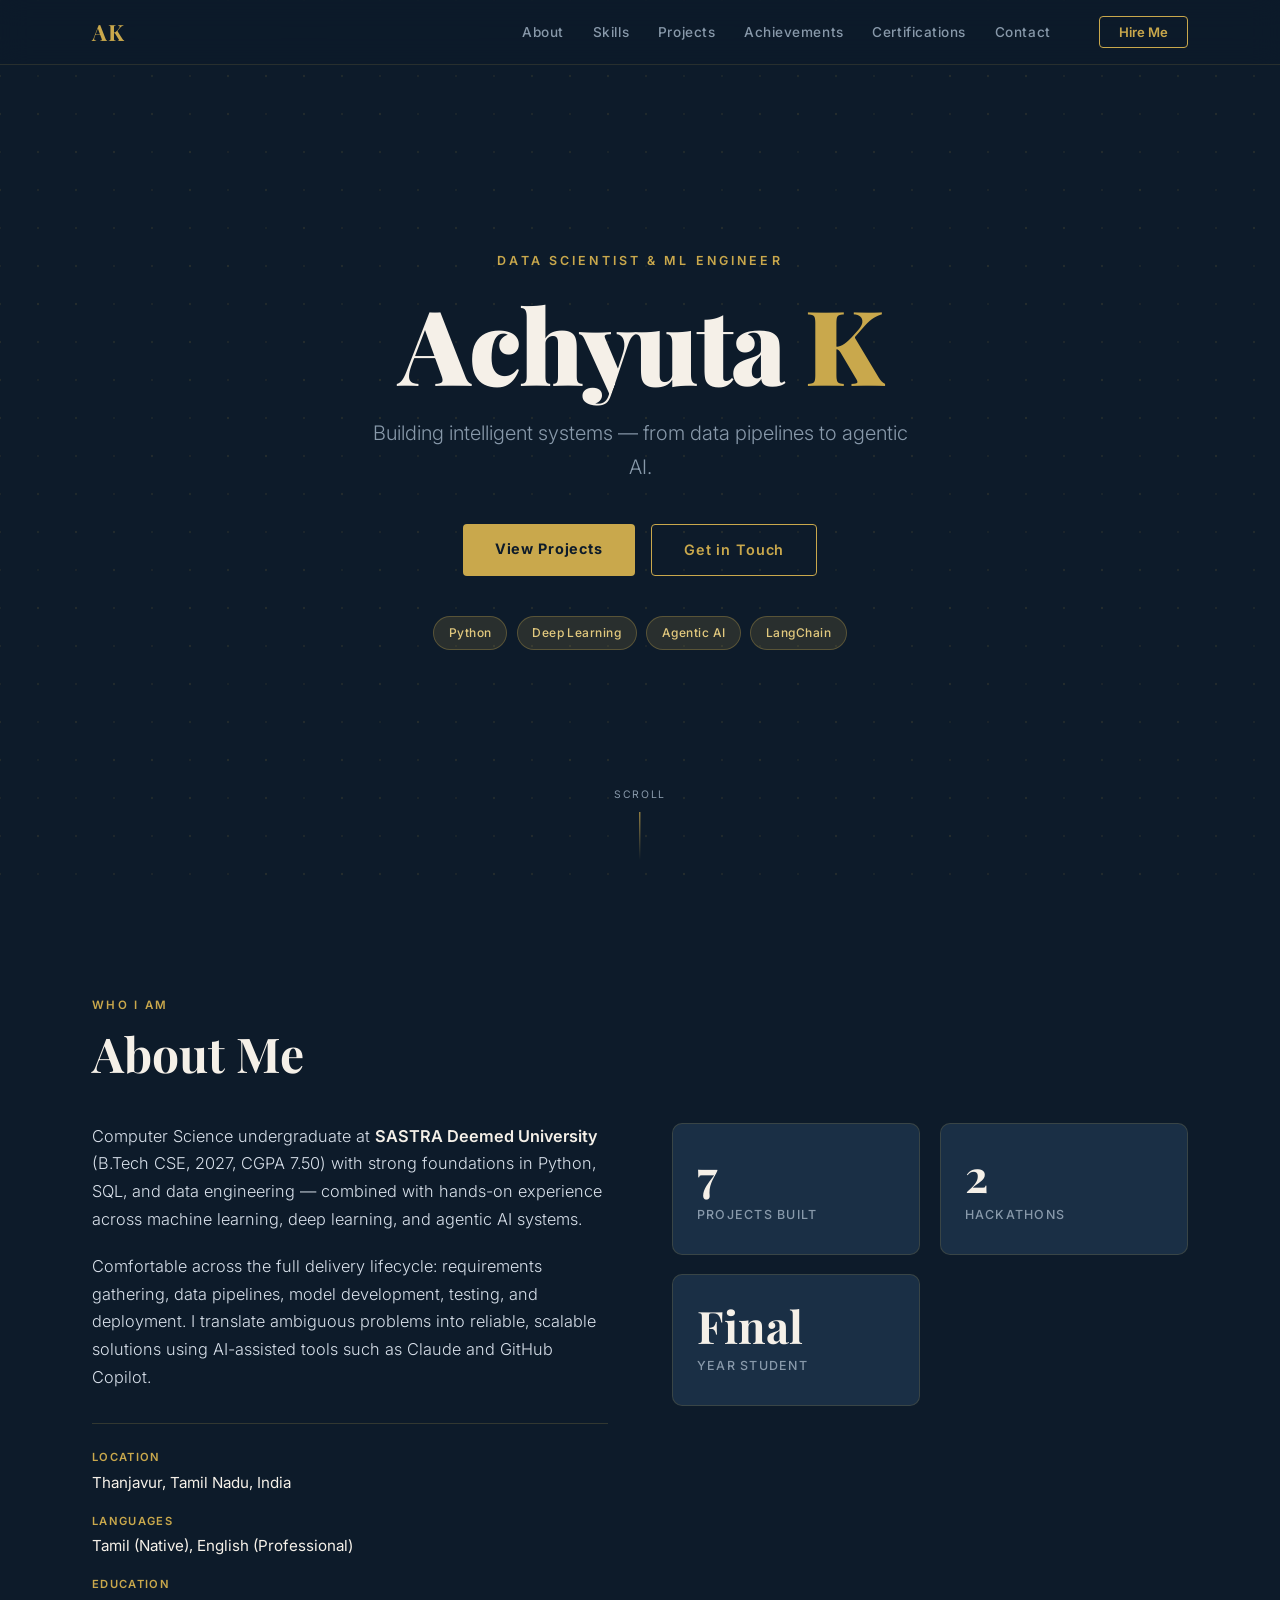
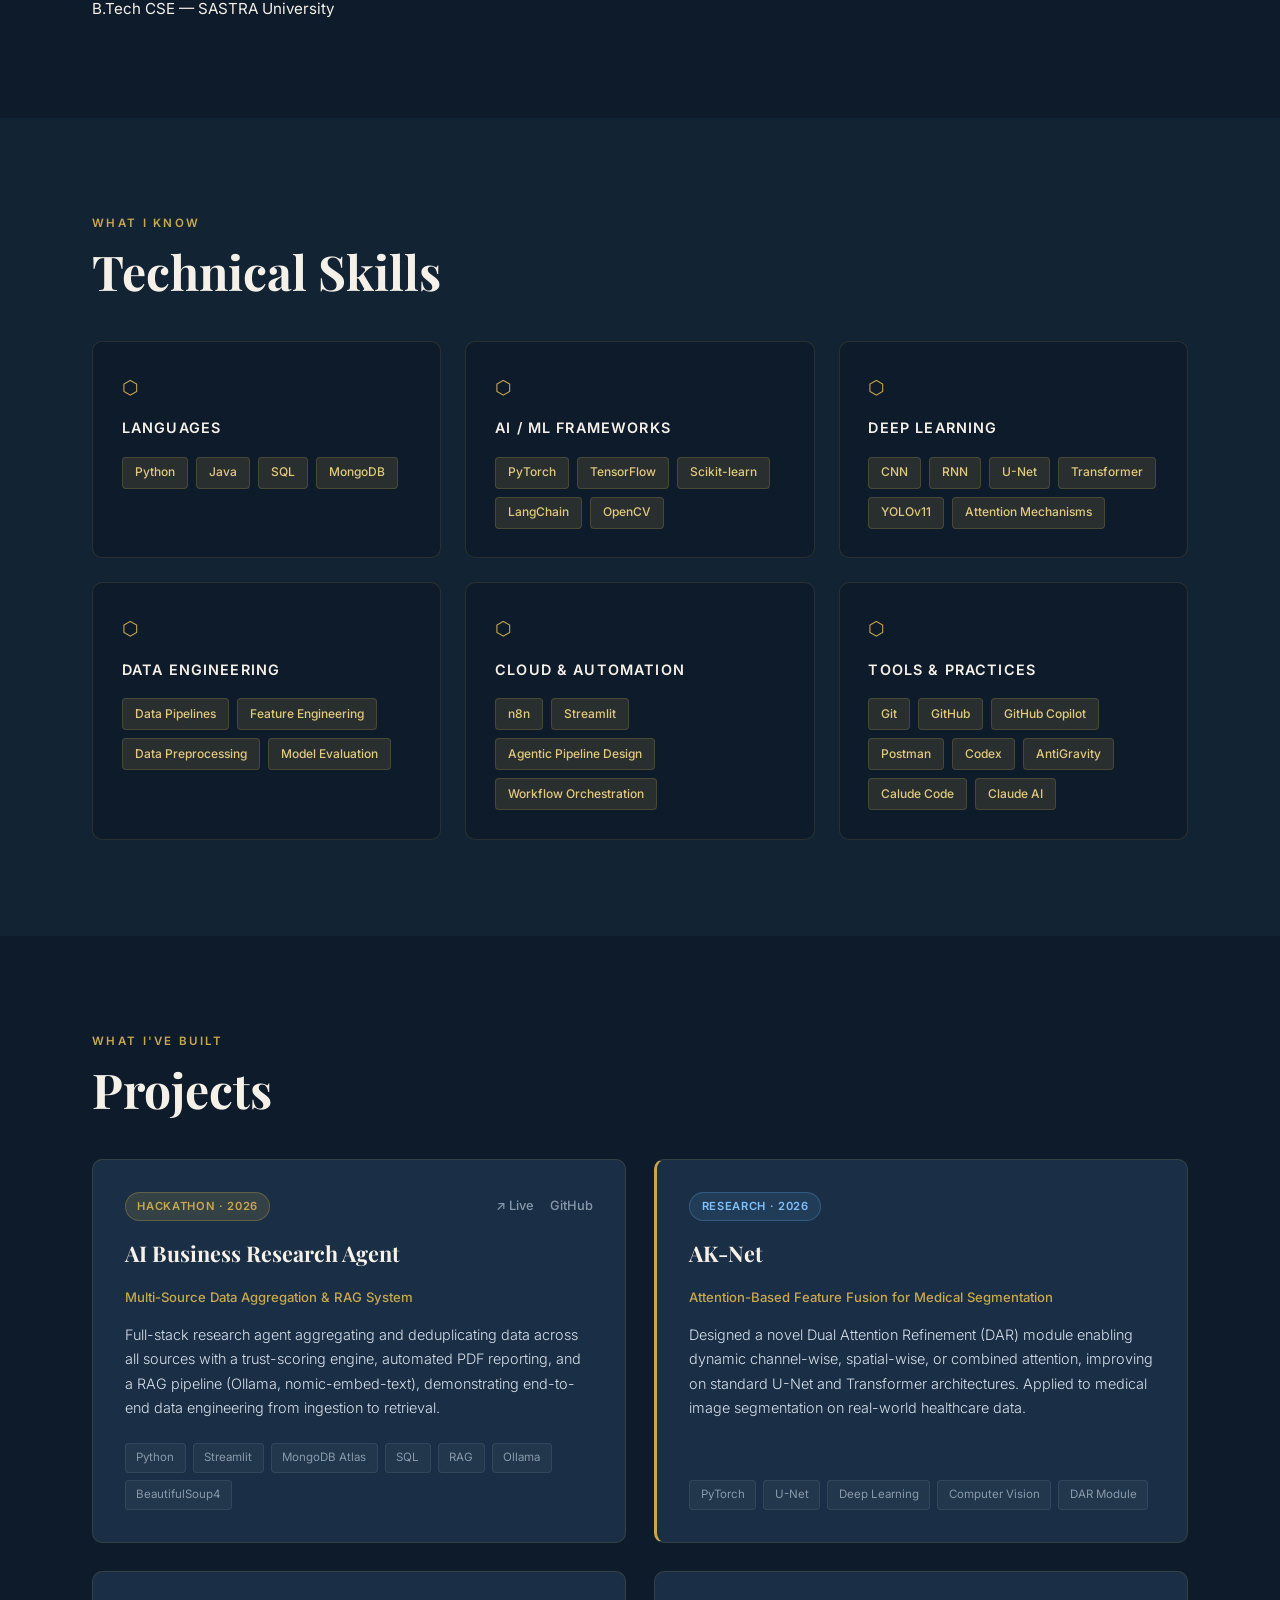
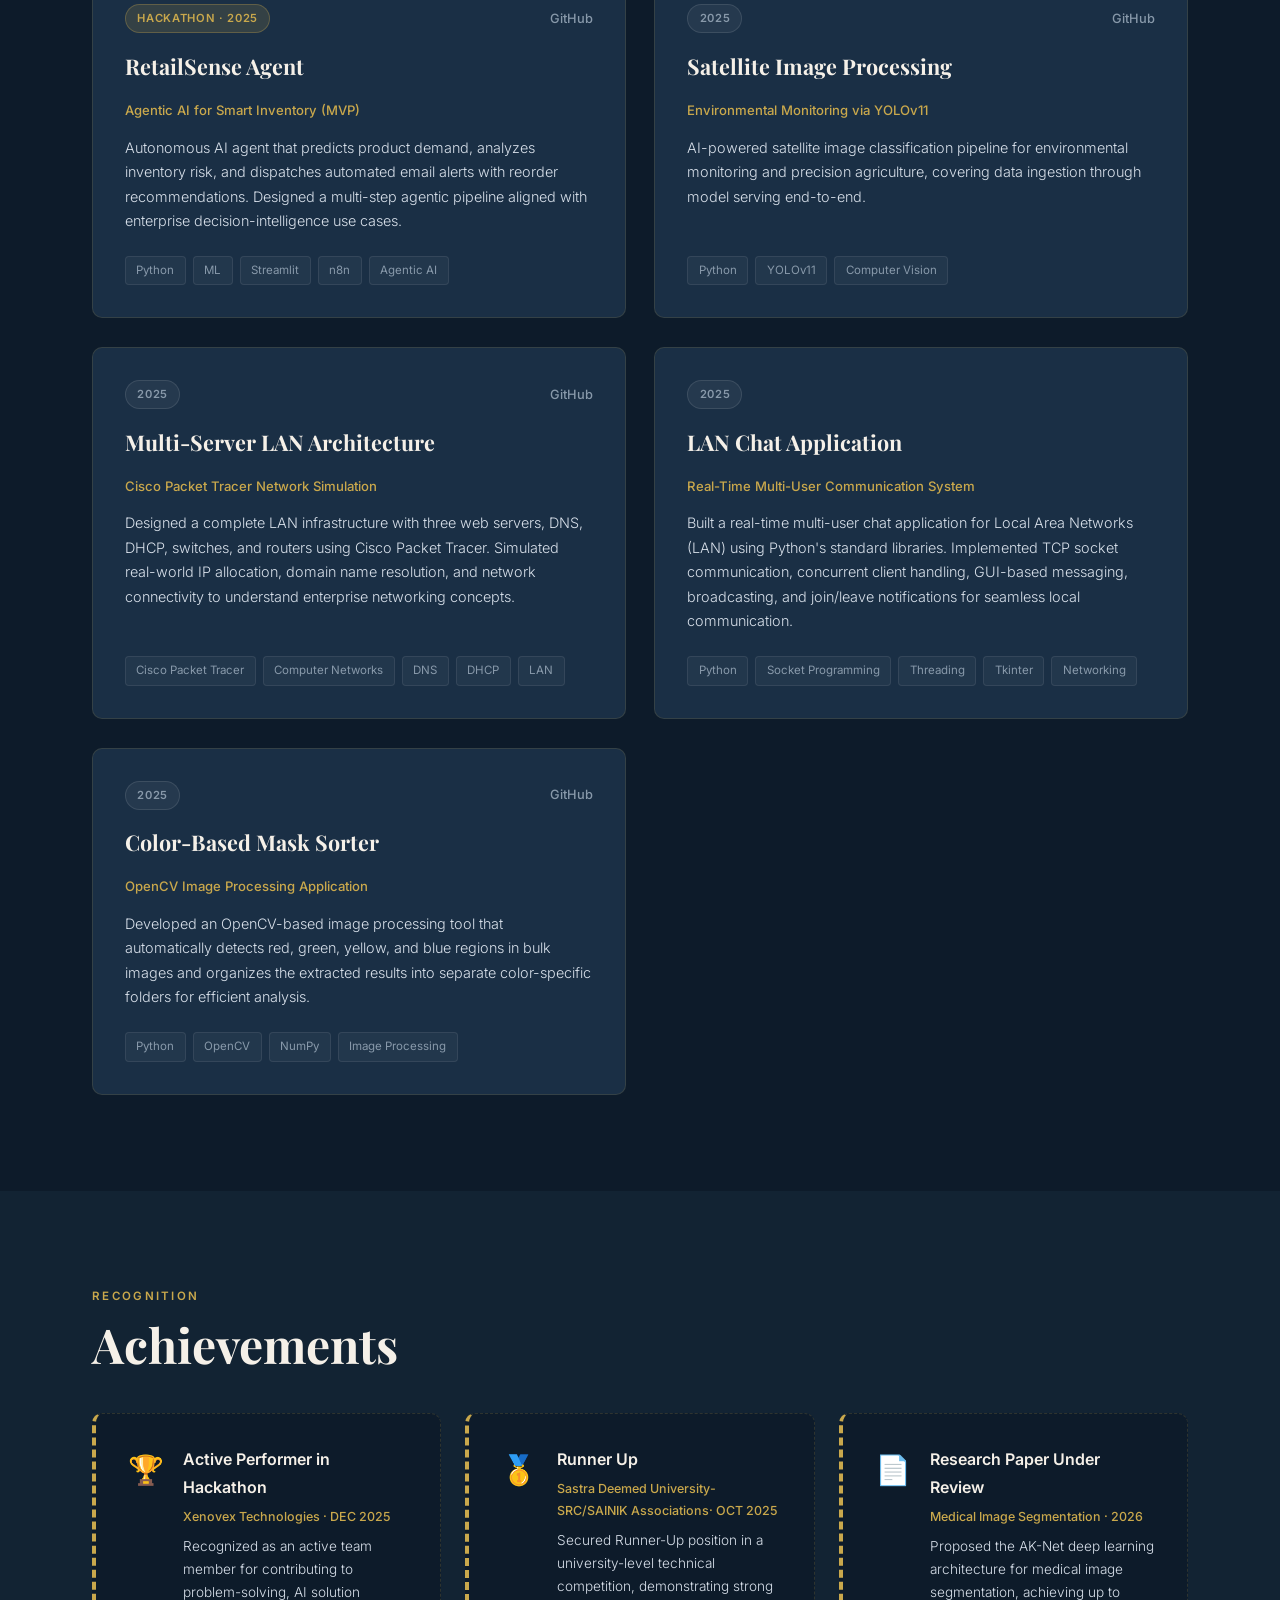
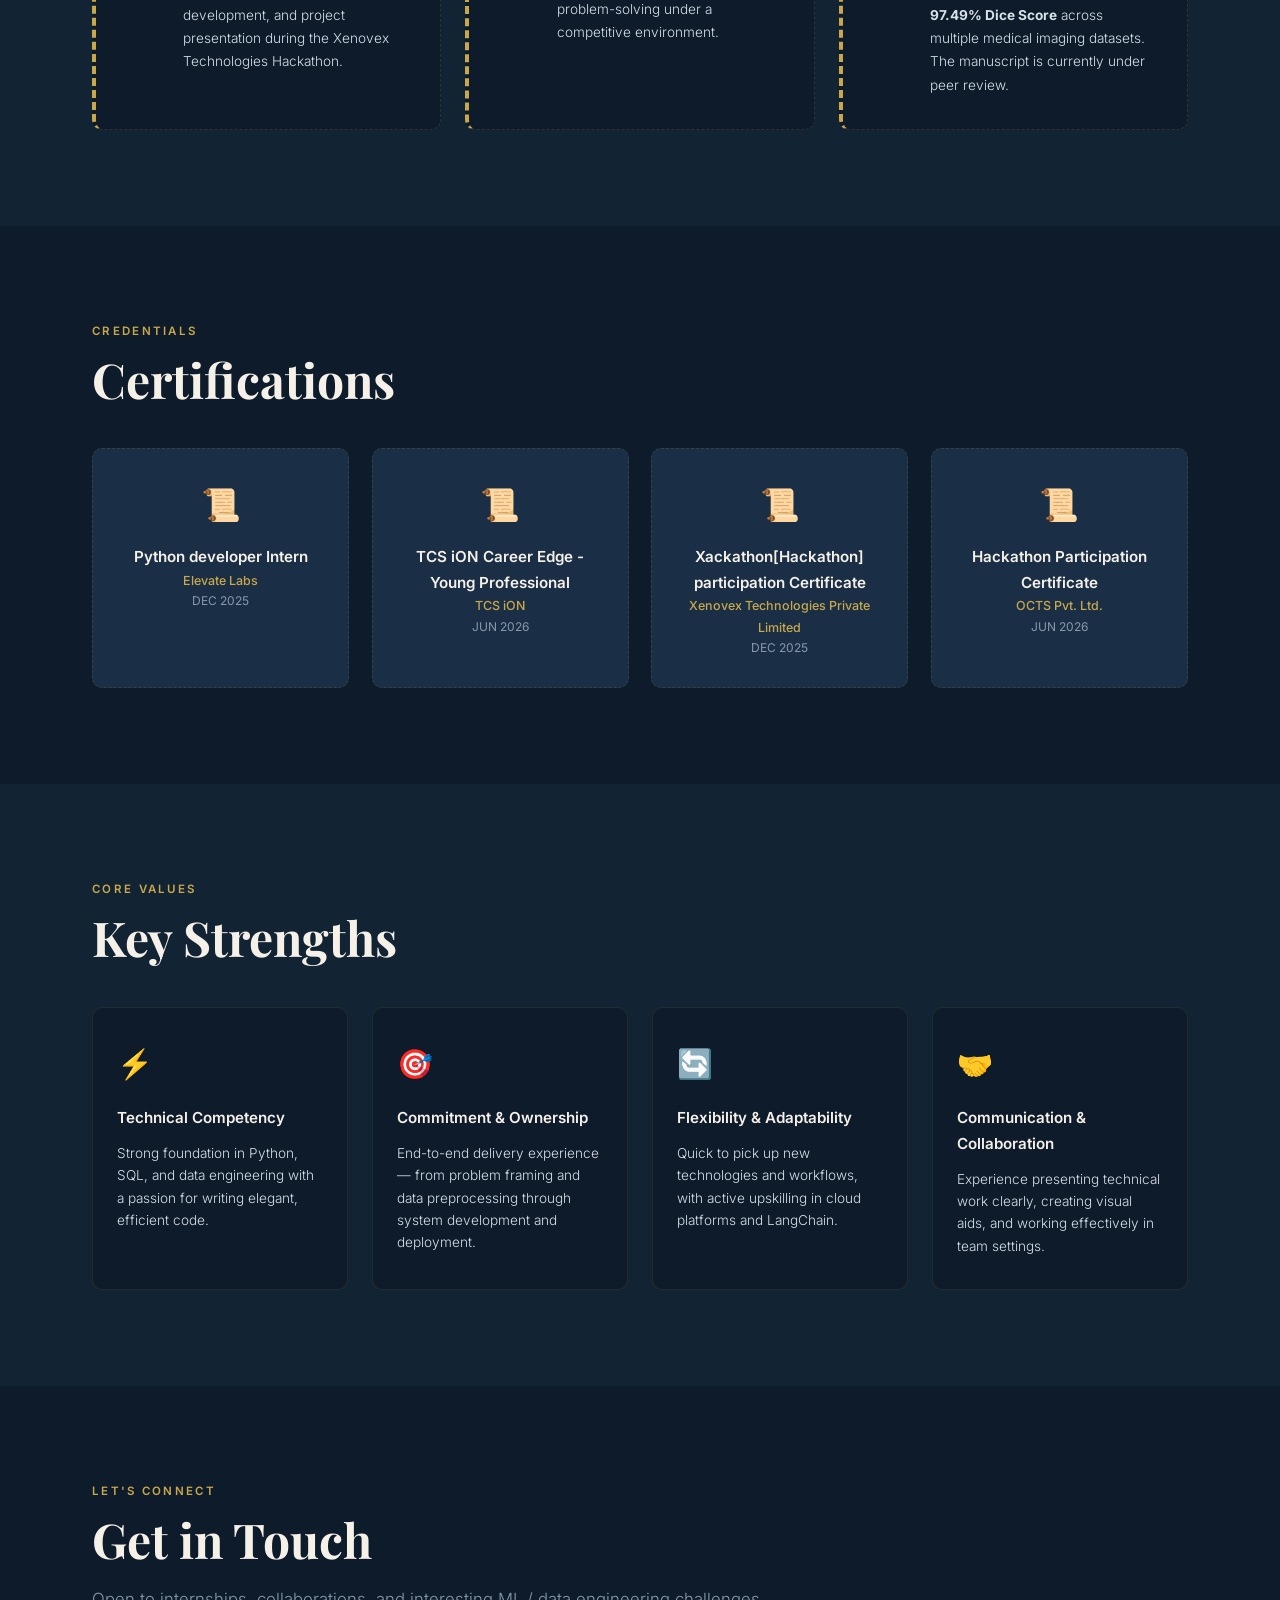
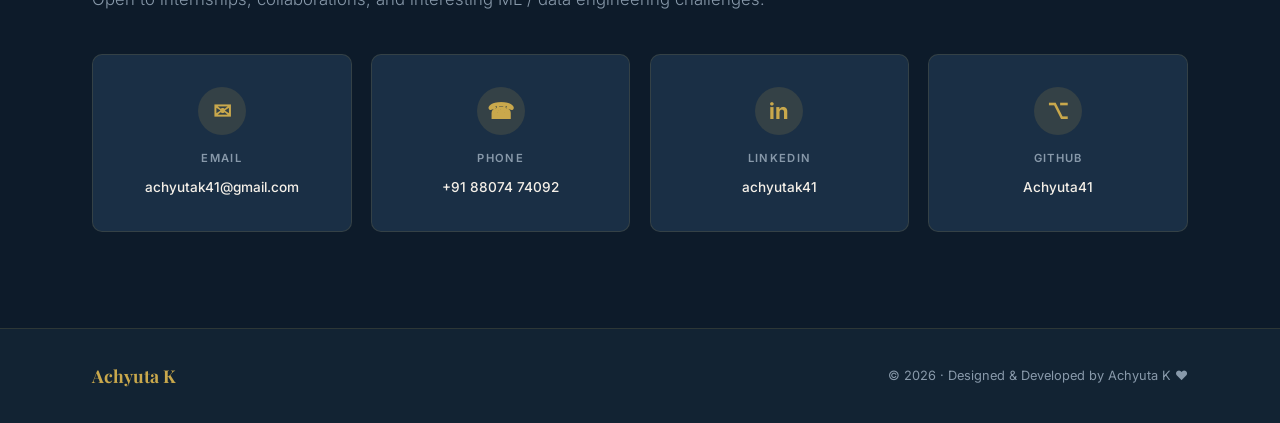
==== index.html @ a2fc3787 "Convert portfolio to static website" ====
<!DOCTYPE html>
<html lang="en">
<head>
  <meta charset="UTF-8" />
  <meta name="viewport" content="width=device-width, initial-scale=1.0"/>
  <title>Achyuta K — Data Scientist & ML Engineer</title>
  <link rel="preconnect" href="https://fonts.googleapis.com"/>
  <link rel="preconnect" href="https://fonts.gstatic.com" crossorigin/>
  <link href="https://fonts.googleapis.com/css2?family=Playfair+Display:wght@400;600;700;900&family=Inter:wght@300;400;500;600&display=swap" rel="stylesheet"/>
  <link rel="stylesheet" href="css/style.css"/>
</head>
<body>

  <!-- NAV -->
  <nav id="navbar">
    <div class="nav-inner">
      <span class="nav-logo">AK</span>
      <ul class="nav-links">
        <li><a href="#about">About</a></li>
        <li><a href="#skills">Skills</a></li>
        <li><a href="#projects">Projects</a></li>
        <li><a href="#achievements">Achievements</a></li>
        <li><a href="#certifications">Certifications</a></li>
        <li><a href="#contact">Contact</a></li>
      </ul>
      <button class="nav-cta" onclick="document.getElementById('contact').scrollIntoView({behavior:'smooth'})">Hire Me</button>
      <button class="hamburger" id="hamburger" aria-label="Toggle menu">&#9776;</button>
    </div>
    <ul class="nav-mobile" id="navMobile">
      <li><a href="#about" onclick="closeMobile()">About</a></li>
      <li><a href="#skills" onclick="closeMobile()">Skills</a></li>
      <li><a href="#projects" onclick="closeMobile()">Projects</a></li>
      <li><a href="#achievements" onclick="closeMobile()">Achievements</a></li>
      <li><a href="#certifications" onclick="closeMobile()">Certifications</a></li>
      <li><a href="#contact" onclick="closeMobile()">Contact</a></li>
    </ul>
  </nav>

  <!-- HERO -->
  <section id="hero">
    <canvas id="dotCanvas"></canvas>
    <div class="hero-content reveal">
      <p class="hero-eyebrow">Data Scientist &amp; ML Engineer</p>
      <h1 class="hero-name">Achyuta<span class="gold"> K</span></h1>
      <p class="hero-tagline">Building intelligent systems — from data pipelines to agentic AI.</p>
      <div class="hero-ctas">
        <a href="#projects" class="btn-primary">View Projects</a>
        <a href="#contact" class="btn-outline">Get in Touch</a>
      </div>
      <div class="hero-badges">
        <span class="badge">Python</span>
        <span class="badge">Deep Learning</span>
        <span class="badge">Agentic AI</span>
        <span class="badge">LangChain</span>
      </div>
    </div>
    <div class="scroll-hint">
      <span>Scroll</span>
      <div class="scroll-line"></div>
    </div>
  </section>

  <!-- ABOUT -->
  <section id="about">
    <div class="container">
      <p class="eyebrow reveal">Who I Am</p>
      <h2 class="section-title reveal">About Me</h2>
      <div class="about-grid">
        <div class="about-text reveal">
          <p>Computer Science undergraduate at <strong>SASTRA Deemed University</strong> (B.Tech CSE, 2027, CGPA 7.50) with strong foundations in Python, SQL, and data engineering — combined with hands-on experience across machine learning, deep learning, and agentic AI systems.</p>
          <p>Comfortable across the full delivery lifecycle: requirements gathering, data pipelines, model development, testing, and deployment. I translate ambiguous problems into reliable, scalable solutions using AI-assisted tools such as Claude and GitHub Copilot.</p>
          <div class="about-meta">
            <div class="meta-item">
              <span class="meta-label">Location</span>
              <span class="meta-value">Thanjavur, Tamil Nadu, India</span>
            </div>
            <div class="meta-item">
              <span class="meta-label">Languages</span>
              <span class="meta-value">Tamil (Native), English (Professional)</span>
            </div>
            <div class="meta-item">
              <span class="meta-label">Education</span>
              <span class="meta-value">B.Tech CSE — SASTRA University</span>
            </div>
          </div>
        </div>
        <div class="about-stats reveal">
          <div class="stat-card">
            <span class="stat-num">7</span>
            <span class="stat-label">Projects Built</span>
          </div>
          <div class="stat-card">
            <span class="stat-num">2</span>
            <span class="stat-label">Hackathons</span>
          </div>
          
          <div class="stat-card">
            <span class="stat-num">Final<span class="gold"></span></span>
            <span class="stat-label">Year Student</span>
          </div>
        </div>
      </div>
    </div>
  </section>

  <!-- SKILLS -->
  <section id="skills" class="section-dark">
    <div class="container">
      <p class="eyebrow reveal">What I Know</p>
      <h2 class="section-title reveal">Technical Skills</h2>
      <div class="skills-grid">

        <div class="skill-group reveal">
          <div class="skill-group-icon">⬡</div>
          <h3>Languages</h3>
          <div class="skill-tags">
            <span>Python</span><span>Java</span><span>SQL</span><span>MongoDB</span>
          </div>
        </div>

        <div class="skill-group reveal">
          <div class="skill-group-icon">⬡</div>
          <h3>AI / ML Frameworks</h3>
          <div class="skill-tags">
            <span>PyTorch</span><span>TensorFlow</span><span>Scikit-learn</span><span>LangChain</span><span>OpenCV</span>
          </div>
        </div>

        <div class="skill-group reveal">
          <div class="skill-group-icon">⬡</div>
          <h3>Deep Learning</h3>
          <div class="skill-tags">
            <span>CNN</span><span>RNN</span><span>U-Net</span><span>Transformer</span><span>YOLOv11</span><span>Attention Mechanisms</span>
          </div>
        </div>

        <div class="skill-group reveal">
          <div class="skill-group-icon">⬡</div>
          <h3>Data Engineering</h3>
          <div class="skill-tags">
            <span>Data Pipelines</span><span>Feature Engineering</span><span>Data Preprocessing</span><span>Model Evaluation</span>
          </div>
        </div>

        <div class="skill-group reveal">
          <div class="skill-group-icon">⬡</div>
          <h3>Cloud &amp; Automation</h3>
          <div class="skill-tags">
            <span>n8n</span><span>Streamlit</span><span>Agentic Pipeline Design</span><span>Workflow Orchestration</span>
          </div>
        </div>

        <div class="skill-group reveal">
          <div class="skill-group-icon">⬡</div>
          <h3>Tools &amp; Practices</h3>
          <div class="skill-tags">
            <span>Git</span><span>GitHub</span><span>GitHub Copilot</span><span>Postman</span><span>Codex</span><span>AntiGravity</span><span>Calude Code</span><span>Claude AI</span>
          </div>
        </div>

      </div>
    </div>
  </section>

  <!-- PROJECTS -->
  <section id="projects">
    <div class="container">
      <p class="eyebrow reveal">What I've Built</p>
      <h2 class="section-title reveal">Projects</h2>
      <div class="projects-grid">

        <div class="project-card reveal">
          <div class="project-header">
            <span class="project-tag hackathon">Hackathon · 2026</span>
            <div class="project-links">
              <a href="https://intelligent-business-agent-codefest.streamlit.app/" target="_blank" title="Live Demo">↗ Live</a>
              <a href="https://github.com/Achyutak41/AI_business_Agent-Sample" target="_blank" title="GitHub">GitHub</a>
            </div>
          </div>
          <h3 class="project-title">AI Business Research Agent</h3>
          <p class="project-sub">Multi-Source Data Aggregation &amp; RAG System</p>
          <p class="project-desc">Full-stack research agent aggregating and deduplicating data across all sources with a trust-scoring engine, automated PDF reporting, and a RAG pipeline (Ollama, nomic-embed-text), demonstrating end-to-end data engineering from ingestion to retrieval.</p>
          <div class="project-stack">
            <span>Python</span><span>Streamlit</span><span>MongoDB Atlas</span><span>SQL</span><span>RAG</span><span>Ollama</span><span>BeautifulSoup4</span>
          </div>
        </div>

        <div class="project-card reveal featured-project">
          <div class="project-header">
            <span class="project-tag research">Research · 2026</span>
           <!-- <div class="project-links">
              <a href="https://github.com/Achyuta41" target="_blank">GitHub</a>
            </div> -->
          </div>
          <h3 class="project-title">AK-Net</h3>
          <p class="project-sub">Attention-Based Feature Fusion for Medical Segmentation</p>
          <p class="project-desc">Designed a novel Dual Attention Refinement (DAR) module enabling dynamic channel-wise, spatial-wise, or combined attention, improving on standard U-Net and Transformer architectures. Applied to medical image segmentation on real-world healthcare data.</p>
          <div class="project-stack">
            <span>PyTorch</span><span>U-Net</span><span>Deep Learning</span><span>Computer Vision</span><span>DAR Module</span>
          </div>
        </div>

        <div class="project-card reveal">
          <div class="project-header">
            <span class="project-tag hackathon">Hackathon · 2025</span>
            <div class="project-links">
              <a href="https://github.com/Achyutak41/RetailSense_Agent-MVP" target="_blank">GitHub</a>
            </div>
          </div>
          <h3 class="project-title">RetailSense Agent</h3>
          <p class="project-sub">Agentic AI for Smart Inventory (MVP)</p>
          <p class="project-desc">Autonomous AI agent that predicts product demand, analyzes inventory risk, and dispatches automated email alerts with reorder recommendations. Designed a multi-step agentic pipeline aligned with enterprise decision-intelligence use cases.</p>
          <div class="project-stack">
            <span>Python</span><span>ML</span><span>Streamlit</span><span>n8n</span><span>Agentic AI</span>
          </div>
        </div>

        <div class="project-card reveal">
          <div class="project-header">
            <span class="project-tag">2025</span>
            <div class="project-links">
              <a href="https://github.com/Achyutak41/Satellite_Image_Classification" target="_blank">GitHub</a>
            </div>
          </div>
          <h3 class="project-title">Satellite Image Processing</h3>
          <p class="project-sub">Environmental Monitoring via YOLOv11</p>
          <p class="project-desc">AI-powered satellite image classification pipeline for environmental monitoring and precision agriculture, covering data ingestion through model serving end-to-end.</p>
          <div class="project-stack">
            <span>Python</span><span>YOLOv11</span><span>Computer Vision</span>
          </div>
        </div>
		
		<div class="project-card reveal">
  <div class="project-header">
    <span class="project-tag">2025</span>
    <div class="project-links">
      <a href="https://github.com/Achyuta41/MultiServer_architecture" target="_blank">
        GitHub
      </a>
    </div>
  </div>

  <h3 class="project-title">Multi-Server LAN Architecture</h3>
  <p class="project-sub">Cisco Packet Tracer Network Simulation</p>

  <p class="project-desc">
    Designed a complete LAN infrastructure with three web servers, DNS, DHCP, switches, and routers using Cisco Packet Tracer. Simulated real-world IP allocation, domain name resolution, and network connectivity to understand enterprise networking concepts.
  </p>

  <div class="project-stack">
    <span>Cisco Packet Tracer</span>
    <span>Computer Networks</span>
    <span>DNS</span>
    <span>DHCP</span>
    <span>LAN</span>
  </div>
</div>


		<div class="project-card reveal">
  <div class="project-header">
    <span class="project-tag">2025</span>
    <!-- Add GitHub link if available -->
    <!--
    <div class="project-links">
      <a href="YOUR_GITHUB_LINK" target="_blank">GitHub</a>
    </div>
    -->
  </div>

  <h3 class="project-title">LAN Chat Application</h3>
  <p class="project-sub">Real-Time Multi-User Communication System</p>

  <p class="project-desc">
    Built a real-time multi-user chat application for Local Area Networks (LAN) using Python's standard libraries. Implemented TCP socket communication, concurrent client handling, GUI-based messaging, broadcasting, and join/leave notifications for seamless local communication.
  </p>

  <div class="project-stack">
    <span>Python</span>
    <span>Socket Programming</span>
    <span>Threading</span>
    <span>Tkinter</span>
    <span>Networking</span>
  </div>
</div>
<div class="project-card reveal">
  <div class="project-header">
    <span class="project-tag">2025</span>
    <div class="project-links">
      <a href="https://github.com/Achyuta41/color_sorter_opencv" target="_blank">
        GitHub
      </a>
    </div>
  </div>

  <h3 class="project-title">Color-Based Mask Sorter</h3>
  <p class="project-sub">OpenCV Image Processing Application</p>

  <p class="project-desc">
    Developed an OpenCV-based image processing tool that automatically detects red, green, yellow, and blue regions in bulk images and organizes the extracted results into separate color-specific folders for efficient analysis.
  </p>

  <div class="project-stack">
    <span>Python</span>
    <span>OpenCV</span>
    <span>NumPy</span>
    <span>Image Processing</span>
  </div>
</div>

      </div>
    </div>
  </section>

  <!-- ACHIEVEMENTS -->
  <section id="achievements" class="section-dark">
    <div class="container">
      <p class="eyebrow reveal">Recognition</p>
      <h2 class="section-title reveal">Achievements</h2>
      <div class="achievement-grid">

        <!-- EMPTY CARD TEMPLATE — duplicate and fill these in -->
        <div class="achievement-card empty reveal">
          <div class="ach-icon">🏆</div>
          <div class="ach-body">
            <h3 class="ach-title">Active Performer in Hackathon</h3>
            <p class="ach-issuer">Xenovex Technologies · DEC 2025</p>
            <p class="ach-desc">Recognized as an active team member for contributing to problem-solving, AI solution development, and project presentation during the Xenovex Technologies Hackathon.</p>
          </div>
        </div>

        <div class="achievement-card empty reveal">
          <div class="ach-icon">🥇</div>
          <div class="ach-body">
            <h3 class="ach-title">Runner Up</h3>
            <p class="ach-issuer">Sastra Deemed University-SRC/SAINIK Associations· OCT 2025 </p>
            <p class="ach-desc">Secured Runner-Up position in a university-level technical competition, demonstrating strong problem-solving under a competitive environment.</p>
          </div>
        </div>

        <div class="achievement-card empty reveal">
          <div class="ach-icon">📄</div>
          <div class="ach-body">
            <h3 class="ach-title">Research Paper Under Review</h3>
            <p class="ach-issuer">Medical Image Segmentation · 2026</p>
            <p class="ach-desc">Proposed the AK-Net deep learning architecture for medical image segmentation, achieving up to <strong>97.49% Dice Score</strong> across multiple medical imaging datasets. The manuscript is currently under peer review.</p>
          </div>
        </div>

      </div>
    </div>
  </section>

  <!-- CERTIFICATIONS -->
  <section id="certifications">
    <div class="container">
      <p class="eyebrow reveal">Credentials</p>
      <h2 class="section-title reveal">Certifications</h2>
      <div class="cert-grid">

        <!-- EMPTY CARD TEMPLATE — duplicate and fill these in -->
        <div class="cert-card empty reveal">
          <div class="cert-logo">📜</div>
          <div class="cert-body">
            <h3 class="cert-name">Python developer Intern</h3>
            <p class="cert-issuer">Elevate Labs</p>
            <p class="cert-date">DEC 2025</p>
          </div>
        </div>

        <div class="cert-card empty reveal">
          <div class="cert-logo">📜</div>
          <div class="cert-body">
            <h3 class="cert-name">TCS iON Career Edge - Young Professional</h3>
            <p class="cert-issuer">TCS iON</p>
            <p class="cert-date">JUN 2026</p>
            
          </div>
        </div>

        <div class="cert-card empty reveal">
          <div class="cert-logo">📜</div>
          <div class="cert-body">
            <h3 class="cert-name">Xackathon[Hackathon] participation Certificate</h3>
            <p class="cert-issuer">Xenovex Technologies Private Limited</p>
            <p class="cert-date">DEC 2025</p>
            
          </div>
        </div>

        <div class="cert-card empty reveal">
          <div class="cert-logo">📜</div>
          <div class="cert-body">
            <h3 class="cert-name">Hackathon Participation Certificate</h3>
            <p class="cert-issuer">OCTS Pvt. Ltd.</p>
            <p class="cert-date">JUN 2026</p>
            
          </div>
        </div>

      </div>
    </div>
  </section>

  <!-- KEY STRENGTHS -->
  <section id="strengths" class="section-dark">
    <div class="container">
      <p class="eyebrow reveal">Core Values</p>
      <h2 class="section-title reveal">Key Strengths</h2>
      <div class="strengths-grid">
        <div class="strength-item reveal">
          <span class="strength-icon">⚡</span>
          <h3>Technical Competency</h3>
          <p>Strong foundation in Python, SQL, and data engineering with a passion for writing elegant, efficient code.</p>
        </div>
        <div class="strength-item reveal">
          <span class="strength-icon">🎯</span>
          <h3>Commitment &amp; Ownership</h3>
          <p>End-to-end delivery experience — from problem framing and data preprocessing through system development and deployment.</p>
        </div>
        <div class="strength-item reveal">
          <span class="strength-icon">🔄</span>
          <h3>Flexibility &amp; Adaptability</h3>
          <p>Quick to pick up new technologies and workflows, with active upskilling in cloud platforms and LangChain.</p>
        </div>
        <div class="strength-item reveal">
          <span class="strength-icon">🤝</span>
          <h3>Communication &amp; Collaboration</h3>
          <p>Experience presenting technical work clearly, creating visual aids, and working effectively in team settings.</p>
        </div>
      </div>
    </div>
  </section>

  <!-- CONTACT -->
  <section id="contact">
    <div class="container">
      <p class="eyebrow reveal">Let's Connect</p>
      <h2 class="section-title reveal">Get in Touch</h2>
      <p class="contact-intro reveal">Open to internships, collaborations, and interesting ML / data engineering challenges.</p>
      <div class="contact-cards reveal">
        <a href="https://mail.google.com/mail/?view=cm&fs=1&to=achyutak41@gmail.com&su=Regarding%20an%20Opportunity"
   target="_blank"
   class="contact-card">
          <span class="contact-icon">✉</span>
          <span class="contact-label">Email</span>
          <span class="contact-value">achyutak41@gmail.com</span>
        </a>
        <a  class="contact-card">
          <span class="contact-icon">☎</span>
          <span class="contact-label">Phone</span>
          <span class="contact-value">+91 88074 74092</span>
        </a>
        <a href="https://linkedin.com/in/achyutak41" target="_blank" class="contact-card">
          <span class="contact-icon">in</span>
          <span class="contact-label">LinkedIn</span>
          <span class="contact-value">achyutak41</span>
        </a>
        <a href="https://github.com/Achyutak41" target="_blank" class="contact-card">
          <span class="contact-icon">⌥</span>
          <span class="contact-label">GitHub</span>
          <span class="contact-value">Achyuta41</span>
        </a>
      </div>
    </div>
  </section>

  <!-- FOOTER -->
  <footer>
    <div class="container footer-inner">
      <span class="footer-logo">Achyuta K</span>
      <span class="footer-copy">© 2026 · Designed & Developed by Achyuta K ❤</span>
    </div>
  </footer>

  <script src="js/main.js"></script>
</body>
</html>
---- css/style.css ----
/* ─── TOKENS ─────────────────────────────────────────────── */
:root {
  --navy:       #0D1B2A;
  --navy-mid:   #122333;
  --navy-light: #1A2F45;
  --gold:       #C9A84C;
  --gold-light: #E2C97E;
  --gold-dim:   rgba(201,168,76,0.15);
  --off-white:  #F5F0E8;
  --slate:      #8899AA;
  --text:       #D8E0EA;
  --white:      #FFFFFF;
  --radius:     10px;
  --transition: 0.35s cubic-bezier(0.4,0,0.2,1);
}

/* ─── RESET ──────────────────────────────────────────────── */
*, *::before, *::after { box-sizing: border-box; margin: 0; padding: 0; }
html { scroll-behavior: smooth; }
body {
  background: var(--navy);
  color: var(--text);
  font-family: 'Inter', sans-serif;
  font-size: 16px;
  line-height: 1.7;
  overflow-x: hidden;
}
a { text-decoration: none; color: inherit; }
img { max-width: 100%; display: block; }

/* ─── TYPOGRAPHY ─────────────────────────────────────────── */
.section-title {
  font-family: 'Playfair Display', serif;
  font-size: clamp(2rem, 4vw, 3rem);
  font-weight: 700;
  color: var(--off-white);
  line-height: 1.2;
  margin-bottom: 2.5rem;
}
.eyebrow {
  font-size: 0.72rem;
  font-weight: 600;
  letter-spacing: 0.2em;
  text-transform: uppercase;
  color: var(--gold);
  margin-bottom: 0.6rem;
  display: block;
}
.gold { color: var(--gold); }

/* ─── LAYOUT ─────────────────────────────────────────────── */
.container {
  max-width: 1160px;
  margin: 0 auto;
  padding: 0 2rem;
}
section { padding: 6rem 0; }
.section-dark { background: var(--navy-mid); }
.section-note {
  font-size: 0.9rem;
  color: var(--slate);
  margin-top: -1.5rem;
  margin-bottom: 2.5rem;
  font-style: italic;
}

/* ─── NAVBAR ─────────────────────────────────────────────── */
#navbar {
  position: fixed;
  top: 0; left: 0; right: 0;
  z-index: 100;
  background: rgba(13,27,42,0.85);
  backdrop-filter: blur(14px);
  border-bottom: 1px solid rgba(201,168,76,0.15);
  transition: box-shadow var(--transition);
}
#navbar.scrolled { box-shadow: 0 4px 30px rgba(0,0,0,0.4); }
.nav-inner {
  max-width: 1160px;
  margin: 0 auto;
  padding: 0 2rem;
  height: 64px;
  display: flex;
  align-items: center;
  gap: 2rem;
}
.nav-logo {
  font-family: 'Playfair Display', serif;
  font-size: 1.4rem;
  font-weight: 700;
  color: var(--gold);
  letter-spacing: 0.05em;
  flex-shrink: 0;
}
.nav-links {
  display: flex;
  list-style: none;
  gap: 1.8rem;
  margin-left: auto;
}
.nav-links a {
  font-size: 0.85rem;
  font-weight: 500;
  color: var(--slate);
  letter-spacing: 0.04em;
  transition: color var(--transition);
}
.nav-links a:hover { color: var(--gold); }
.nav-cta {
  margin-left: 1rem;
  padding: 0.45rem 1.2rem;
  background: transparent;
  border: 1px solid var(--gold);
  color: var(--gold);
  border-radius: 4px;
  font-size: 0.82rem;
  font-weight: 600;
  cursor: pointer;
  transition: background var(--transition), color var(--transition);
  flex-shrink: 0;
  font-family: 'Inter', sans-serif;
}
.nav-cta:hover { background: var(--gold); color: var(--navy); }
.hamburger {
  display: none;
  background: none;
  border: none;
  color: var(--off-white);
  font-size: 1.4rem;
  cursor: pointer;
  margin-left: auto;
}
.nav-mobile {
  display: none;
  flex-direction: column;
  list-style: none;
  background: var(--navy-mid);
  padding: 1rem 2rem 1.5rem;
  border-top: 1px solid var(--gold-dim);
  gap: 1rem;
}
.nav-mobile a {
  font-size: 0.95rem;
  color: var(--text);
  font-weight: 500;
}
.nav-mobile.open { display: flex; }

/* ─── HERO ───────────────────────────────────────────────── */
#hero {
  min-height: 100vh;
  display: flex;
  align-items: center;
  justify-content: center;
  position: relative;
  overflow: hidden;
  padding: 0 2rem;
}
#dotCanvas {
  position: absolute;
  inset: 0;
  width: 100%;
  height: 100%;
  pointer-events: none;
}
.hero-content {
  position: relative;
  z-index: 2;
  text-align: center;
  max-width: 780px;
}
.hero-eyebrow {
  font-size: 0.78rem;
  font-weight: 600;
  letter-spacing: 0.25em;
  text-transform: uppercase;
  color: var(--gold);
  margin-bottom: 1rem;
}
.hero-name {
  font-family: 'Playfair Display', serif;
  font-size: clamp(3.5rem, 9vw, 6.5rem);
  font-weight: 900;
  color: var(--off-white);
  line-height: 1.05;
  margin-bottom: 1.2rem;
  letter-spacing: -0.02em;
}
.hero-tagline {
  font-size: clamp(1rem, 2.2vw, 1.25rem);
  color: var(--slate);
  font-weight: 300;
  margin-bottom: 2.5rem;
  max-width: 560px;
  margin-left: auto;
  margin-right: auto;
}
.hero-ctas {
  display: flex;
  gap: 1rem;
  justify-content: center;
  flex-wrap: wrap;
  margin-bottom: 2.5rem;
}
.btn-primary {
  padding: 0.8rem 2rem;
  background: var(--gold);
  color: var(--navy);
  font-weight: 700;
  font-size: 0.9rem;
  border-radius: 4px;
  letter-spacing: 0.06em;
  transition: background var(--transition), transform 0.2s;
}
.btn-primary:hover { background: var(--gold-light); transform: translateY(-2px); }
.btn-outline {
  padding: 0.8rem 2rem;
  border: 1px solid var(--gold);
  color: var(--gold);
  font-weight: 600;
  font-size: 0.9rem;
  border-radius: 4px;
  letter-spacing: 0.06em;
  transition: background var(--transition), color var(--transition), transform 0.2s;
}
.btn-outline:hover { background: var(--gold-dim); transform: translateY(-2px); }
.hero-badges {
  display: flex;
  gap: 0.6rem;
  justify-content: center;
  flex-wrap: wrap;
}
.badge {
  font-size: 0.75rem;
  font-weight: 500;
  padding: 0.35rem 0.9rem;
  border-radius: 100px;
  background: var(--gold-dim);
  border: 1px solid rgba(201,168,76,0.3);
  color: var(--gold-light);
  letter-spacing: 0.04em;
}
.scroll-hint {
  position: absolute;
  bottom: 2.5rem;
  left: 50%;
  transform: translateX(-50%);
  display: flex;
  flex-direction: column;
  align-items: center;
  gap: 0.5rem;
  color: var(--slate);
  font-size: 0.65rem;
  letter-spacing: 0.15em;
  text-transform: uppercase;
  z-index: 2;
}
.scroll-line {
  width: 1px;
  height: 48px;
  background: linear-gradient(to bottom, var(--gold), transparent);
  animation: scrollPulse 2s ease-in-out infinite;
}
@keyframes scrollPulse {
  0%,100% { opacity: 0.3; transform: scaleY(1); }
  50% { opacity: 1; transform: scaleY(1.15); }
}

/* ─── ABOUT ──────────────────────────────────────────────── */
.about-grid {
  display: grid;
  grid-template-columns: 1fr 1fr;
  gap: 4rem;
  align-items: start;
}
.about-text p {
  color: var(--text);
  margin-bottom: 1.2rem;
  font-weight: 300;
  font-size: 1.02rem;
}
.about-text strong { color: var(--off-white); font-weight: 600; }
.about-meta {
  margin-top: 2rem;
  display: flex;
  flex-direction: column;
  gap: 1rem;
  border-top: 1px solid rgba(201,168,76,0.2);
  padding-top: 1.5rem;
}
.meta-item { display: flex; flex-direction: column; gap: 0.15rem; }
.meta-label { font-size: 0.7rem; color: var(--gold); text-transform: uppercase; letter-spacing: 0.12em; font-weight: 600; }
.meta-value { font-size: 0.95rem; color: var(--off-white); }
.about-stats {
  display: grid;
  grid-template-columns: 1fr 1fr;
  gap: 1.2rem;
}
.stat-card {
  background: var(--navy-light);
  border: 1px solid rgba(201,168,76,0.18);
  border-radius: var(--radius);
  padding: 1.8rem 1.5rem;
  display: flex;
  flex-direction: column;
  gap: 0.4rem;
  transition: border-color var(--transition), transform var(--transition);
}
.stat-card:hover { border-color: var(--gold); transform: translateY(-3px); }
.stat-num {
  font-family: 'Playfair Display', serif;
  font-size: 2.8rem;
  font-weight: 700;
  color: var(--off-white);
  line-height: 1;
}
.stat-label {
  font-size: 0.78rem;
  color: var(--slate);
  text-transform: uppercase;
  letter-spacing: 0.1em;
  font-weight: 500;
}

/* ─── SKILLS ─────────────────────────────────────────────── */
.skills-grid {
  display: grid;
  grid-template-columns: repeat(3, 1fr);
  gap: 1.5rem;
}
.skill-group {
  background: var(--navy);
  border: 1px solid rgba(201,168,76,0.15);
  border-radius: var(--radius);
  padding: 1.8rem;
  transition: border-color var(--transition), transform var(--transition);
}
.skill-group:hover { border-color: var(--gold); transform: translateY(-4px); }
.skill-group-icon { font-size: 1.2rem; color: var(--gold); margin-bottom: 0.8rem; }
.skill-group h3 {
  font-size: 0.9rem;
  font-weight: 600;
  color: var(--off-white);
  margin-bottom: 1rem;
  text-transform: uppercase;
  letter-spacing: 0.08em;
}
.skill-tags { display: flex; flex-wrap: wrap; gap: 0.5rem; }
.skill-tags span {
  font-size: 0.75rem;
  padding: 0.3rem 0.75rem;
  border-radius: 4px;
  background: var(--gold-dim);
  color: var(--gold-light);
  font-weight: 500;
  border: 1px solid rgba(201,168,76,0.2);
}

/* ─── PROJECTS ───────────────────────────────────────────── */
.projects-grid {
  display: grid;
  grid-template-columns: repeat(2, 1fr);
  gap: 1.8rem;
}
.project-card {
  background: var(--navy-light);
  border: 1px solid rgba(201,168,76,0.15);
  border-radius: var(--radius);
  padding: 2rem;
  display: flex;
  flex-direction: column;
  gap: 0.9rem;
  transition: border-color var(--transition), transform var(--transition), box-shadow var(--transition);
}
.project-card:hover {
  border-color: var(--gold);
  transform: translateY(-5px);
  box-shadow: 0 20px 50px rgba(0,0,0,0.4);
}
.featured-project { border-left: 3px solid var(--gold); }
.project-header { display: flex; justify-content: space-between; align-items: center; }
.project-tag {
  font-size: 0.7rem;
  padding: 0.25rem 0.7rem;
  border-radius: 100px;
  font-weight: 600;
  letter-spacing: 0.06em;
  text-transform: uppercase;
}
.project-tag.hackathon { background: rgba(201,168,76,0.15); color: var(--gold); border: 1px solid rgba(201,168,76,0.3); }
.project-tag.research { background: rgba(100,180,255,0.1); color: #7FC0FF; border: 1px solid rgba(100,180,255,0.25); }
.project-tag:not(.hackathon):not(.research) { background: rgba(255,255,255,0.05); color: var(--slate); border: 1px solid rgba(255,255,255,0.1); }
.project-links { display: flex; gap: 1rem; }
.project-links a {
  font-size: 0.8rem;
  color: var(--slate);
  font-weight: 500;
  transition: color var(--transition);
}
.project-links a:hover { color: var(--gold); }
.project-title {
  font-family: 'Playfair Display', serif;
  font-size: 1.35rem;
  font-weight: 700;
  color: var(--off-white);
}
.project-sub { font-size: 0.82rem; color: var(--gold); font-weight: 500; }
.project-desc { font-size: 0.9rem; color: var(--text); font-weight: 300; line-height: 1.7; }
.project-stack { display: flex; flex-wrap: wrap; gap: 0.45rem; margin-top: auto; padding-top: 0.5rem; }
.project-stack span {
  font-size: 0.72rem;
  padding: 0.25rem 0.65rem;
  border-radius: 4px;
  background: rgba(255,255,255,0.04);
  color: var(--slate);
  border: 1px solid rgba(255,255,255,0.08);
}

/* ─── ACHIEVEMENTS ───────────────────────────────────────── */
.achievement-grid {
  display: grid;
  grid-template-columns: repeat(3, 1fr);
  gap: 1.5rem;
}
.achievement-card {
  background: var(--navy);
  border: 1px solid rgba(201,168,76,0.18);
  border-left: 4px solid var(--gold);
  border-radius: var(--radius);
  padding: 2rem;
  display: flex;
  gap: 1.2rem;
  align-items: flex-start;
  transition: transform var(--transition), box-shadow var(--transition);
}
.achievement-card:hover { transform: translateY(-4px); box-shadow: 0 15px 40px rgba(0,0,0,0.3); }
.achievement-card.empty { opacity: 0.45; border-style: dashed; }
.ach-icon { font-size: 1.8rem; flex-shrink: 0; }
.ach-title {
  font-size: 1rem;
  font-weight: 600;
  color: var(--off-white);
  margin-bottom: 0.3rem;
}
.ach-issuer { font-size: 0.78rem; color: var(--gold); font-weight: 500; margin-bottom: 0.5rem; }
.ach-desc { font-size: 0.85rem; color: var(--text); font-weight: 300; }

/* ─── CERTIFICATIONS ─────────────────────────────────────── */
.cert-grid {
  display: grid;
  grid-template-columns: repeat(4, 1fr);
  gap: 1.4rem;
}
.cert-card {
  background: var(--navy-light);
  border: 1px solid rgba(201,168,76,0.15);
  border-radius: var(--radius);
  padding: 1.8rem 1.5rem;
  display: flex;
  flex-direction: column;
  align-items: center;
  text-align: center;
  gap: 0.7rem;
  transition: border-color var(--transition), transform var(--transition);
}
.cert-card:hover { border-color: var(--gold); transform: translateY(-4px); }
.cert-card.empty { opacity: 0.45; border-style: dashed; }
.cert-logo { font-size: 2rem; }
.cert-name { font-size: 0.95rem; font-weight: 600; color: var(--off-white); }
.cert-issuer { font-size: 0.78rem; color: var(--gold); font-weight: 500; }
.cert-date { font-size: 0.75rem; color: var(--slate); }
.cert-link {
  margin-top: 0.4rem;
  font-size: 0.75rem;
  color: var(--gold);
  font-weight: 600;
  letter-spacing: 0.05em;
  transition: color var(--transition);
}
.cert-link:hover { color: var(--gold-light); }

/* ─── STRENGTHS ──────────────────────────────────────────── */
.strengths-grid {
  display: grid;
  grid-template-columns: repeat(4, 1fr);
  gap: 1.5rem;
}
.strength-item {
  background: var(--navy);
  border: 1px solid rgba(201,168,76,0.12);
  border-radius: var(--radius);
  padding: 2rem 1.5rem;
  transition: border-color var(--transition), transform var(--transition);
}
.strength-item:hover { border-color: var(--gold); transform: translateY(-4px); }
.strength-icon { font-size: 1.8rem; display: block; margin-bottom: 1rem; }
.strength-item h3 { font-size: 0.95rem; font-weight: 600; color: var(--off-white); margin-bottom: 0.7rem; }
.strength-item p { font-size: 0.85rem; color: var(--text); font-weight: 300; line-height: 1.65; }

/* ─── CONTACT ────────────────────────────────────────────── */
.contact-intro {
  color: var(--slate);
  font-size: 1.05rem;
  margin-top: -1.5rem;
  margin-bottom: 2.5rem;
  font-weight: 300;
}
.contact-cards {
  display: grid;
  grid-template-columns: repeat(4, 1fr);
  gap: 1.2rem;
}
.contact-card {
  background: var(--navy-light);
  border: 1px solid rgba(201,168,76,0.15);
  border-radius: var(--radius);
  padding: 2rem 1.5rem;
  display: flex;
  flex-direction: column;
  align-items: center;
  gap: 0.5rem;
  text-align: center;
  transition: border-color var(--transition), transform var(--transition), background var(--transition);
}
.contact-card:hover { border-color: var(--gold); transform: translateY(-4px); background: var(--navy-mid); }
.contact-icon {
  font-size: 1.4rem;
  color: var(--gold);
  font-weight: 700;
  width: 48px; height: 48px;
  display: flex; align-items: center; justify-content: center;
  background: var(--gold-dim);
  border-radius: 50%;
  margin-bottom: 0.4rem;
}
.contact-label { font-size: 0.7rem; text-transform: uppercase; letter-spacing: 0.12em; color: var(--slate); font-weight: 600; }
.contact-value { font-size: 0.85rem; color: var(--off-white); font-weight: 500; word-break: break-all; }

/* ─── FOOTER ─────────────────────────────────────────────── */
footer {
  background: var(--navy-mid);
  border-top: 1px solid rgba(201,168,76,0.15);
  padding: 2rem 0;
}
.footer-inner {
  display: flex;
  justify-content: space-between;
  align-items: center;
}
.footer-logo {
  font-family: 'Playfair Display', serif;
  font-size: 1.1rem;
  font-weight: 700;
  color: var(--gold);
}
.footer-copy { font-size: 0.8rem; color: var(--slate); }

/* ─── REVEAL ANIMATION ───────────────────────────────────── */
.reveal {
  opacity: 0;
  transform: translateY(28px);
  transition: opacity 0.7s ease, transform 0.7s ease;
}
.reveal.visible {
  opacity: 1;
  transform: none;
}

/* ─── RESPONSIVE ─────────────────────────────────────────── */
@media (max-width: 1024px) {
  .skills-grid { grid-template-columns: repeat(2, 1fr); }
  .cert-grid { grid-template-columns: repeat(2, 1fr); }
  .strengths-grid { grid-template-columns: repeat(2, 1fr); }
  .contact-cards { grid-template-columns: repeat(2, 1fr); }
}
@media (max-width: 768px) {
  .nav-links, .nav-cta { display: none; }
  .hamburger { display: block; }
  .about-grid { grid-template-columns: 1fr; gap: 2.5rem; }
  .projects-grid { grid-template-columns: 1fr; }
  .achievement-grid { grid-template-columns: 1fr; }
  .skills-grid { grid-template-columns: 1fr; }
  .cert-grid { grid-template-columns: 1fr 1fr; }
  .strengths-grid { grid-template-columns: 1fr 1fr; }
  .contact-cards { grid-template-columns: 1fr 1fr; }
  section { padding: 4rem 0; }
}
@media (max-width: 480px) {
  .cert-grid { grid-template-columns: 1fr; }
  .strengths-grid { grid-template-columns: 1fr; }
  .contact-cards { grid-template-columns: 1fr; }
  .about-stats { grid-template-columns: 1fr 1fr; }
  .hero-ctas { flex-direction: column; align-items: center; }
}

/* ─── REDUCED MOTION ─────────────────────────────────────── */
@media (prefers-reduced-motion: reduce) {
  .reveal { opacity: 1; transform: none; }
  .scroll-line { animation: none; }
  * { transition-duration: 0.01ms !important; }
}
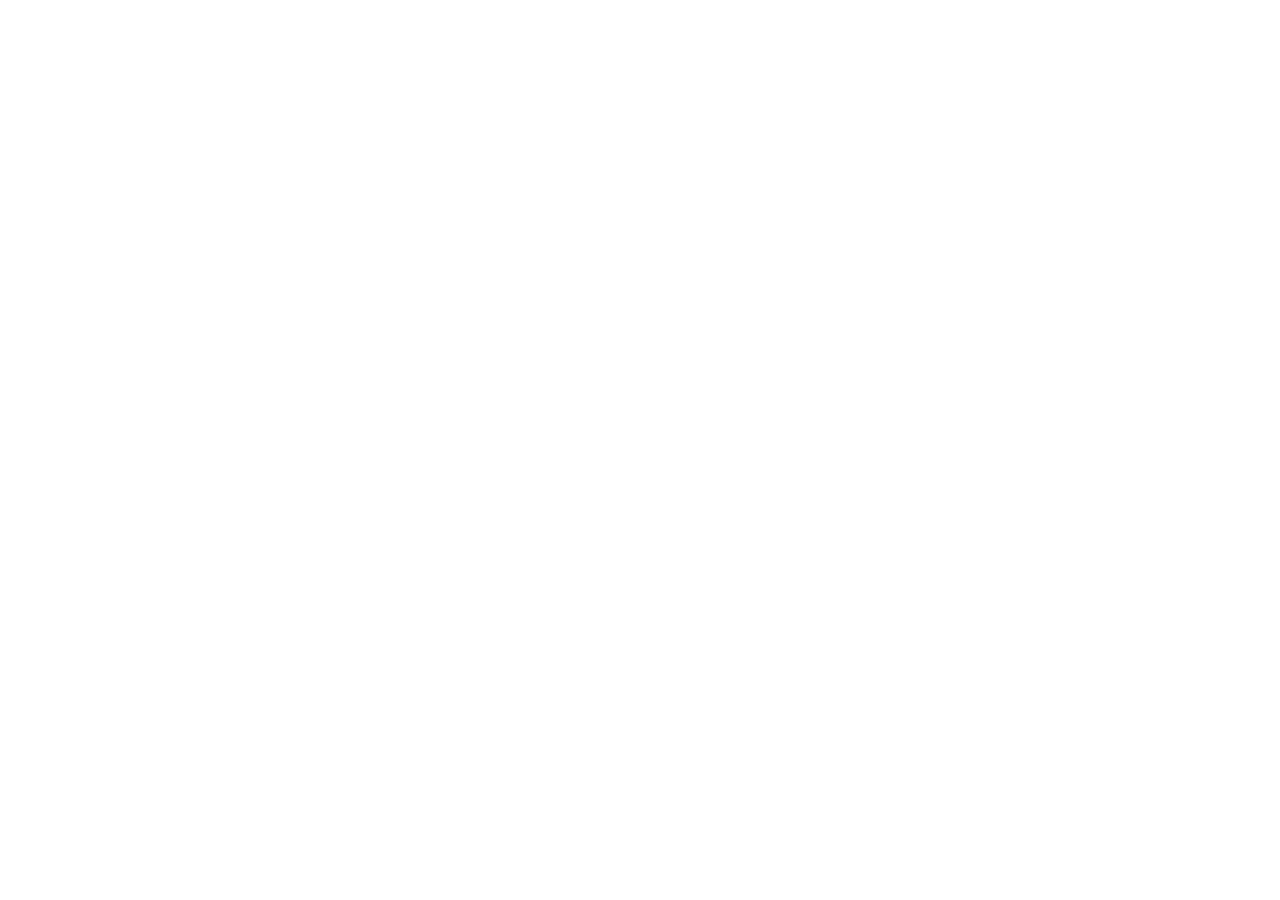
==== commit 8a83650c: "update title" ====
--- a/index.html
+++ b/index.html
@@ -3,7 +3,7 @@
 <head>
   <meta charset="UTF-8" />
   <meta name="viewport" content="width=device-width, initial-scale=1.0"/>
-  <title>Achyuta K — Data Scientist & ML Engineer</title>
+  <title>Achyuta K<title>
   <link rel="preconnect" href="https://fonts.googleapis.com"/>
   <link rel="preconnect" href="https://fonts.gstatic.com" crossorigin/>
   <link href="https://fonts.googleapis.com/css2?family=Playfair+Display:wght@400;600;700;900&family=Inter:wght@300;400;500;600&display=swap" rel="stylesheet"/>
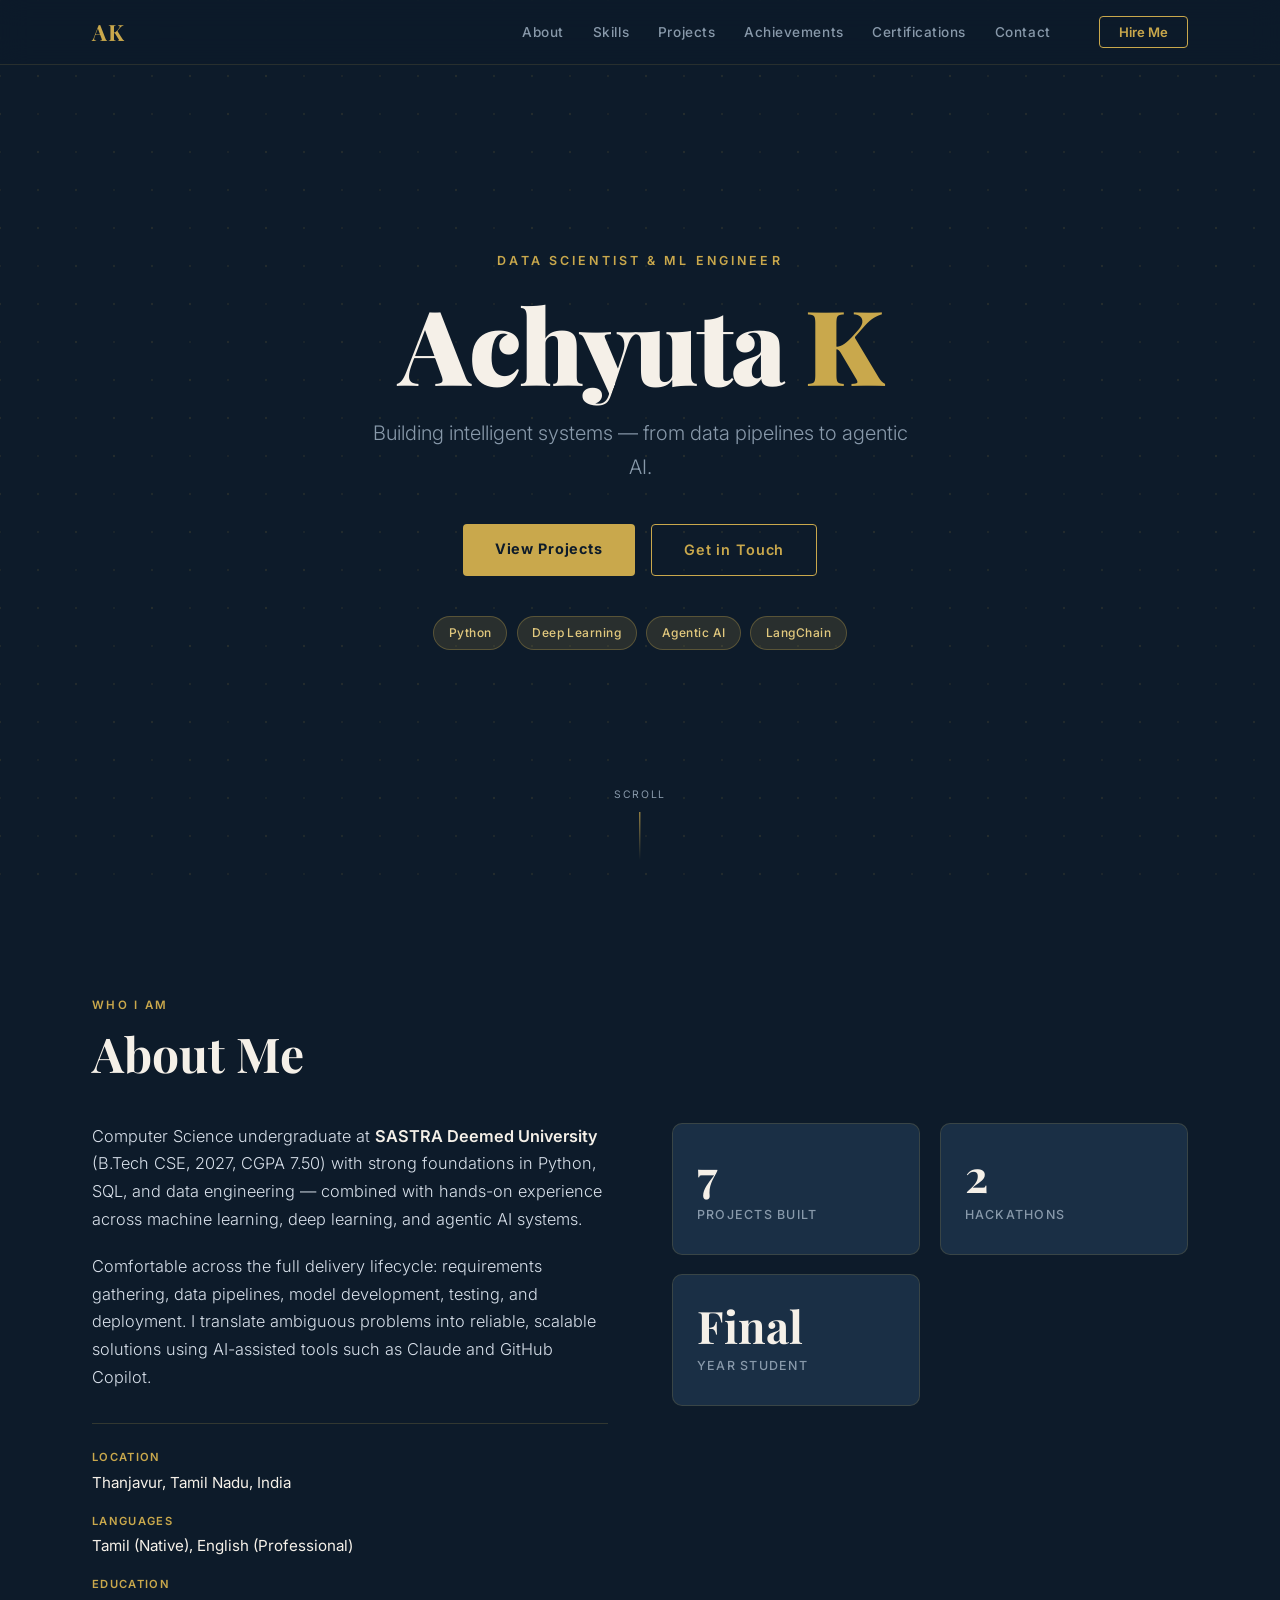
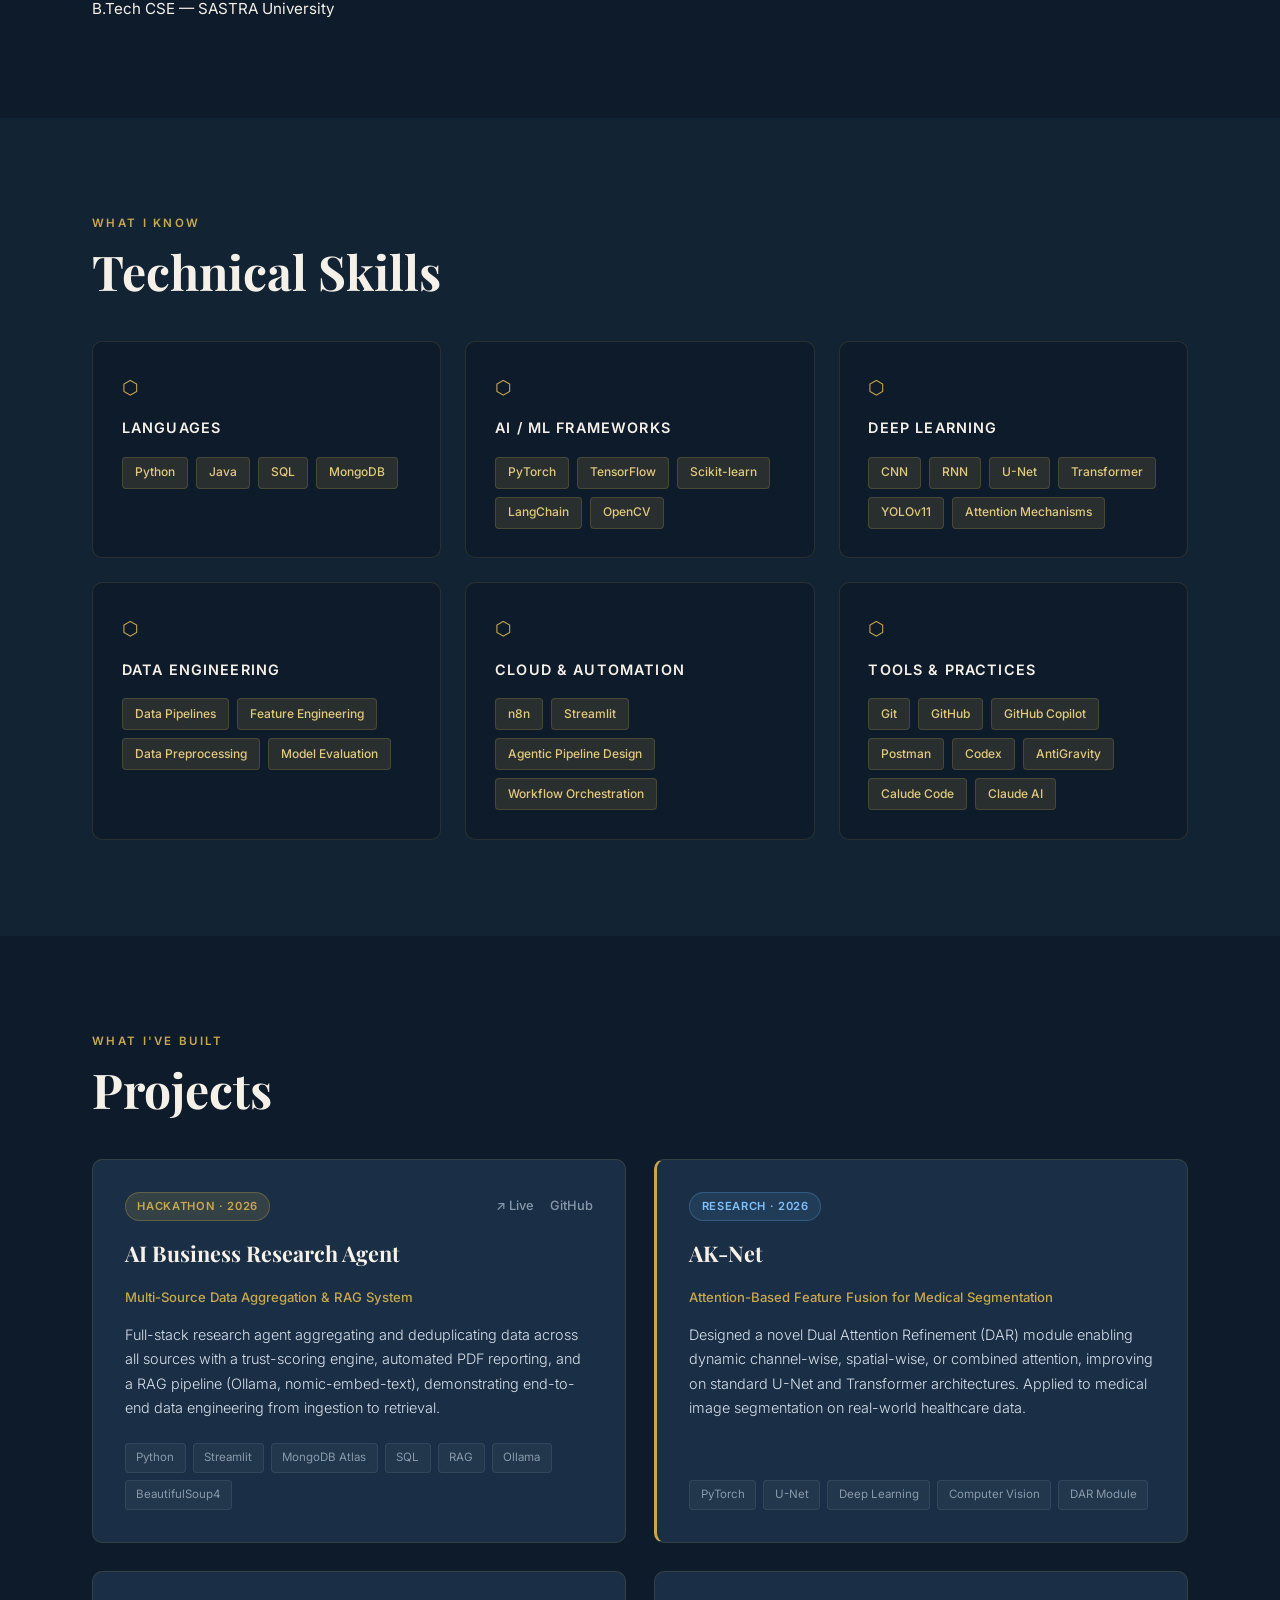
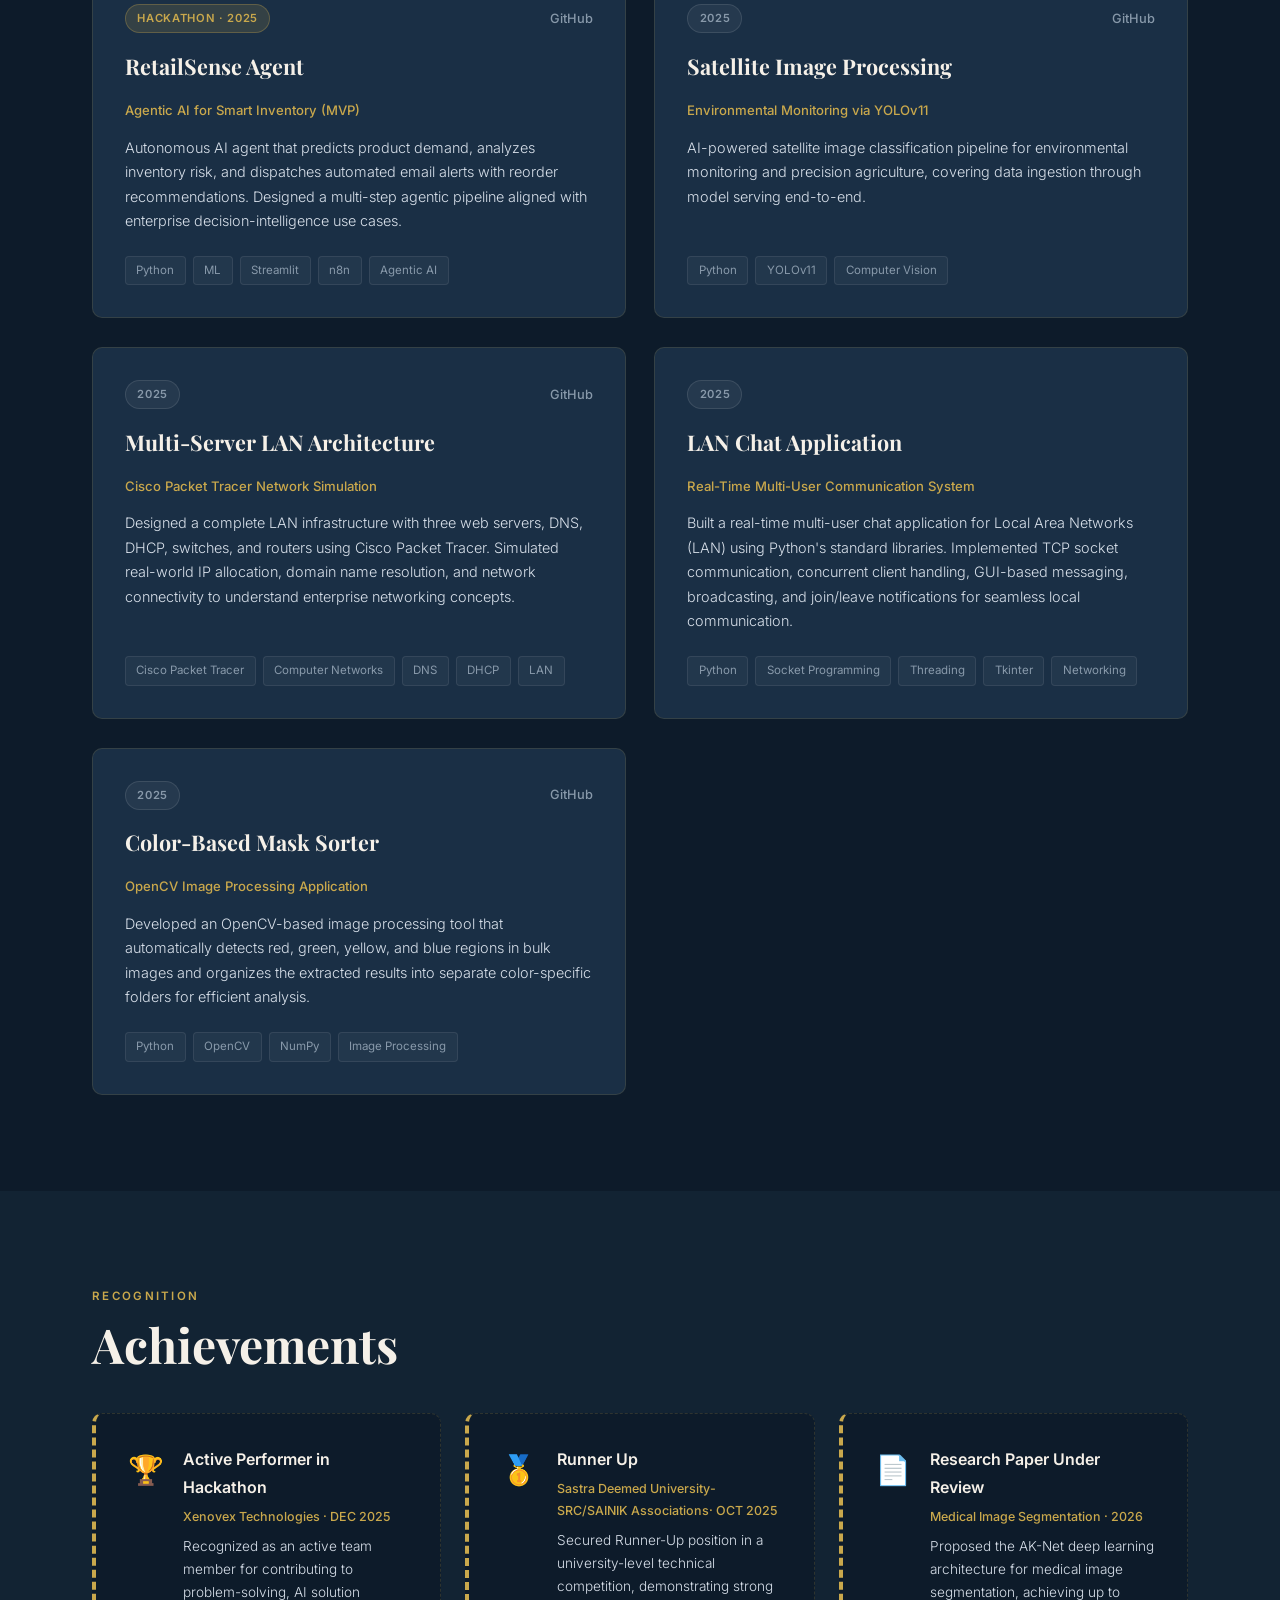
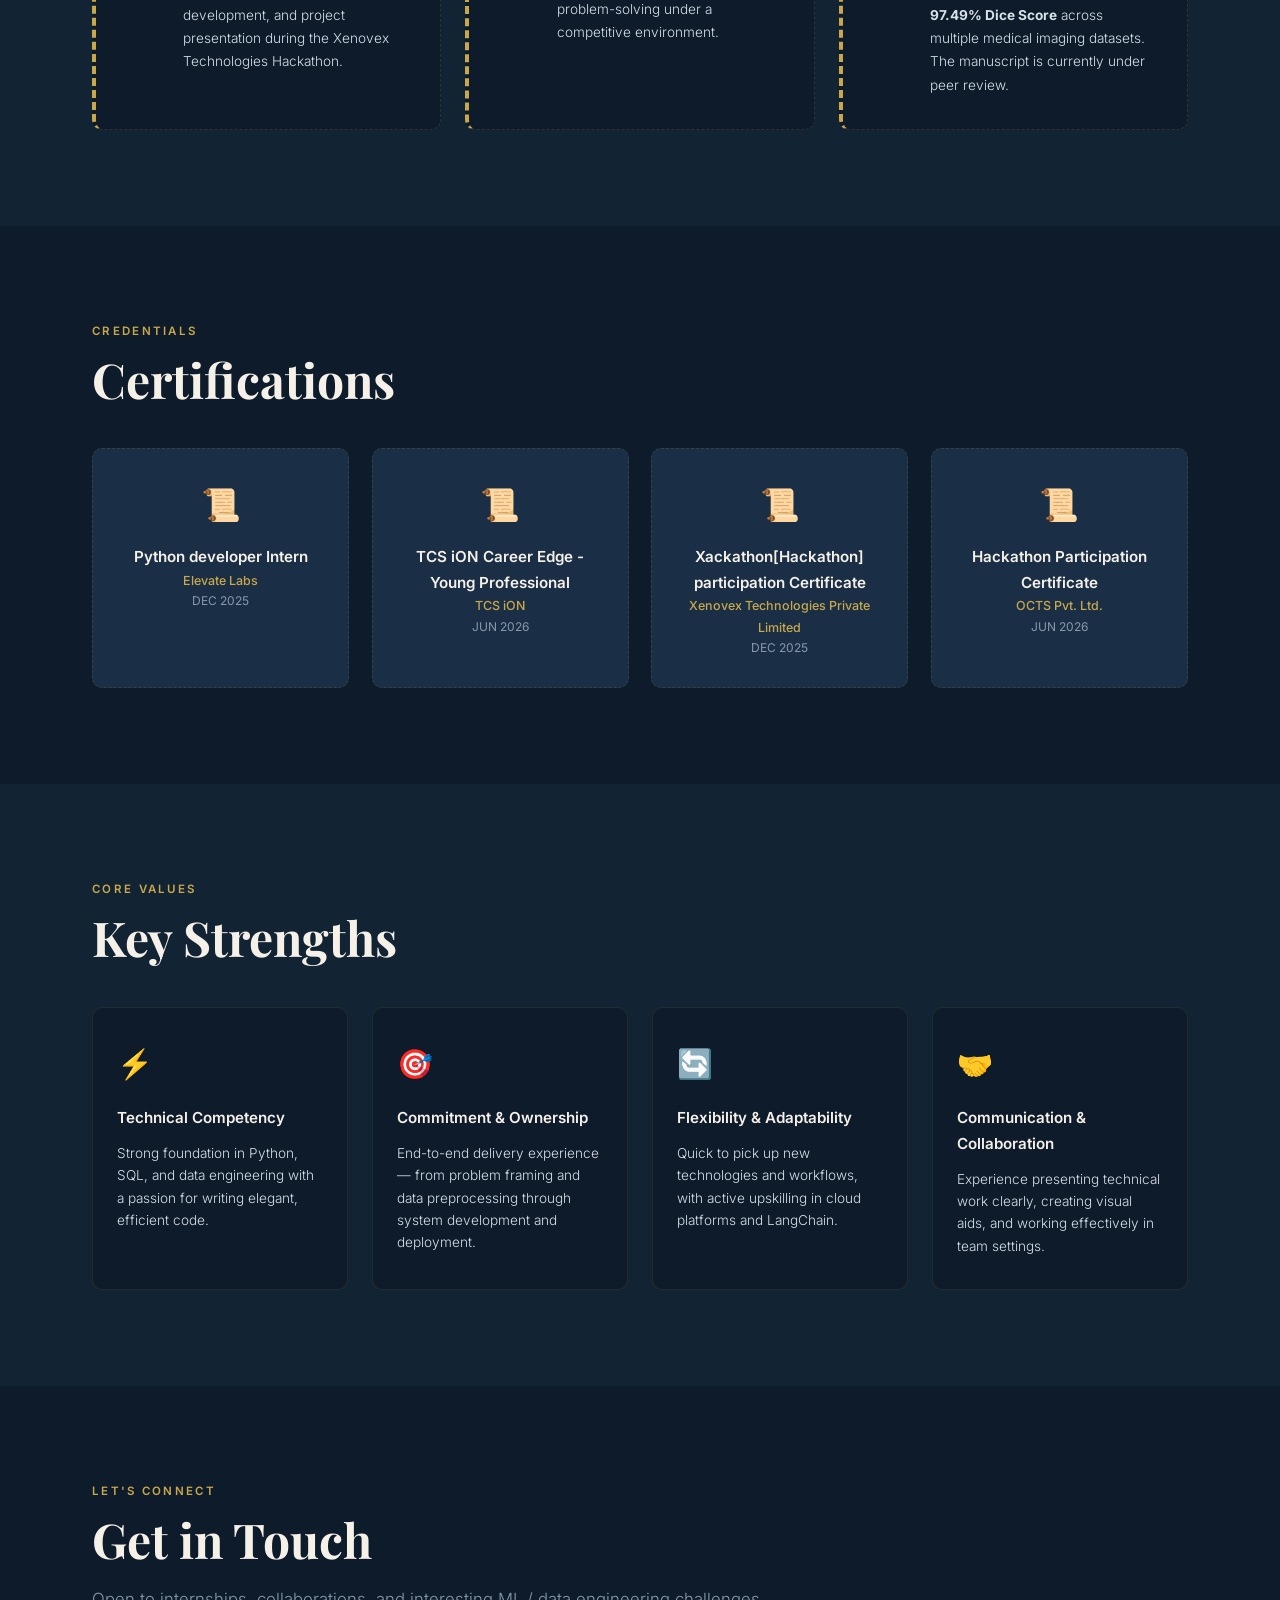
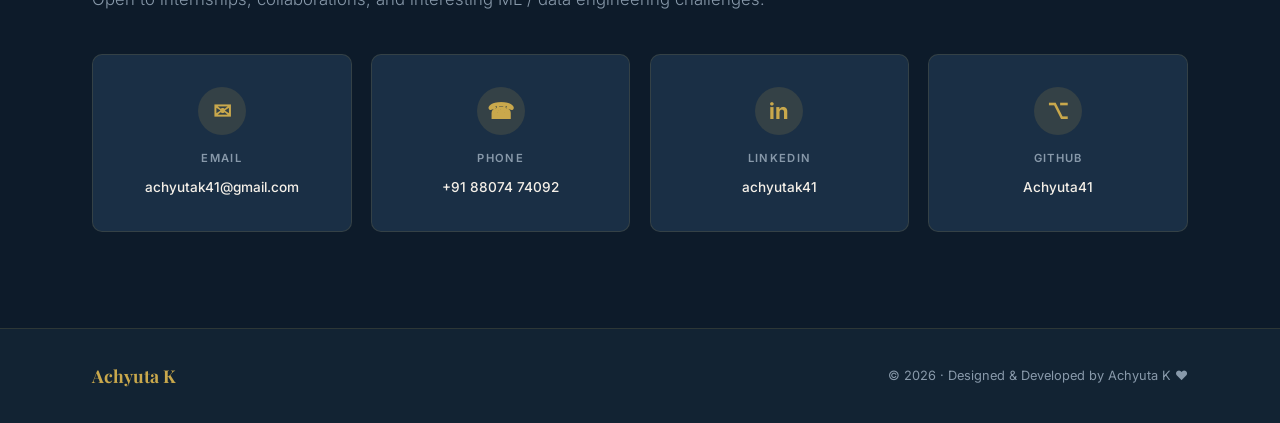
==== commit e9e90f3d: "update title" ====
--- a/index.html
+++ b/index.html
@@ -3,7 +3,7 @@
 <head>
   <meta charset="UTF-8" />
   <meta name="viewport" content="width=device-width, initial-scale=1.0"/>
-  <title>Achyuta K<title>
+  <title>Achyuta K</title>
   <link rel="preconnect" href="https://fonts.googleapis.com"/>
   <link rel="preconnect" href="https://fonts.gstatic.com" crossorigin/>
   <link href="https://fonts.googleapis.com/css2?family=Playfair+Display:wght@400;600;700;900&family=Inter:wght@300;400;500;600&display=swap" rel="stylesheet"/>
